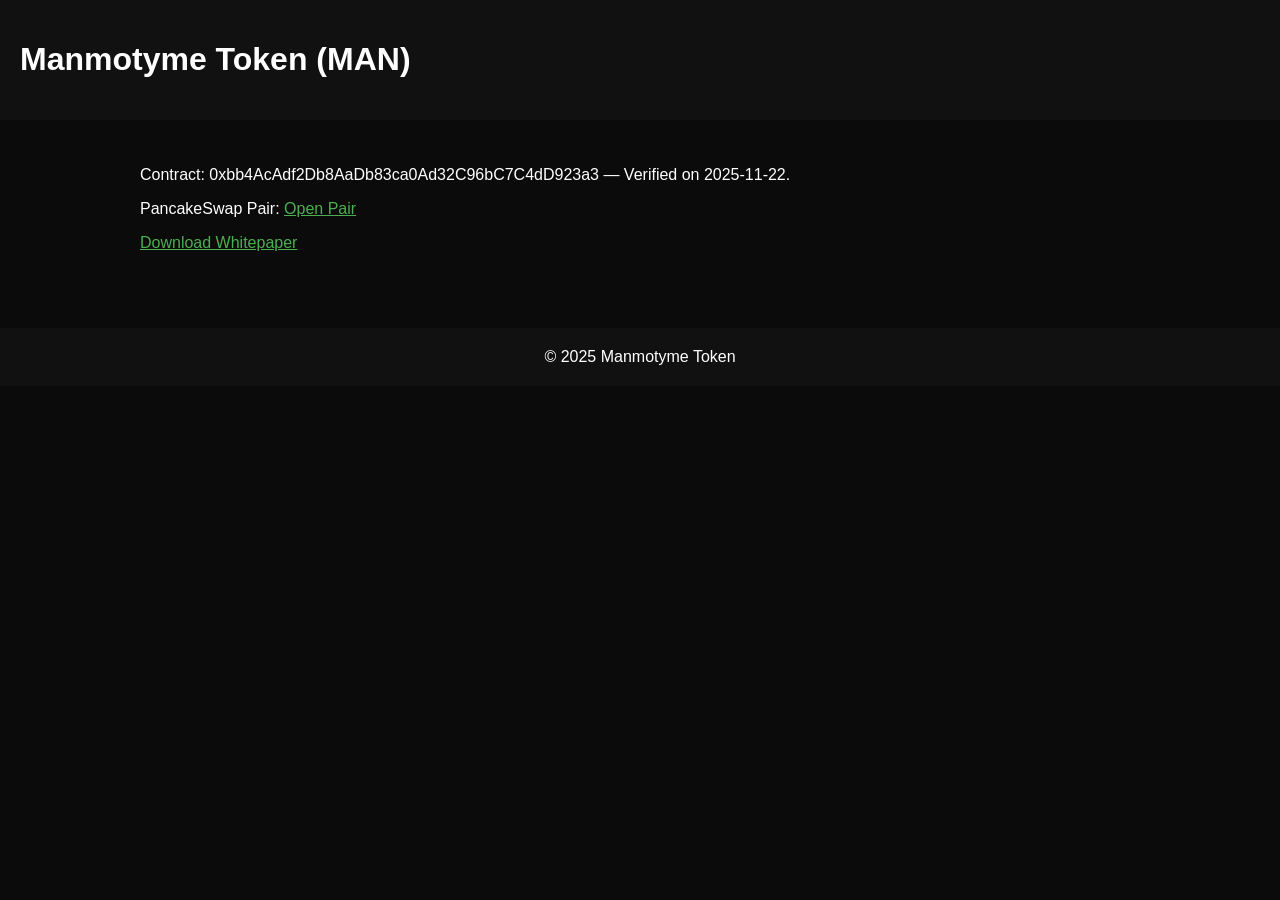
==== index.html @ 29419146 "Add files via upload upload file" ====
<!doctype html><html lang='en'><head><meta charset='utf-8'><meta name='viewport' content='width=device-width,initial-scale=1'><title>Manmotyme Token (MAN)</title><link rel='stylesheet' href='styles.css'></head><body><header><h1>Manmotyme Token (MAN)</h1></header><main><p>Contract: 0xbb4AcAdf2Db8AaDb83ca0Ad32C96bC7C4dD923a3 — Verified on 2025-11-22.</p><p>PancakeSwap Pair: <a href='https://pancakeswap.finance/v2/pair/0x8AC76a51cc950d9822D68b83fE1Ad97B32Cd580d/0xbb4AcAdf2Db8AaDb83ca0Ad32C96bC7C4dD923a3?chain=bsc&persistChain=1' target='_blank'>Open Pair</a></p><p><a href='assets/Manmotyme_Whitepaper_Complete.pdf' download>Download Whitepaper</a></p></main><footer>© 2025 Manmotyme Token</footer></body></html>
---- styles.css ----
body{font-family:Arial,sans-serif;background:#0b0b0b;color:#fff;margin:0;padding:0}header{padding:20px;background:#111}main{padding:30px;max-width:1000px;margin:auto}a{color:#4caf50}footer{padding:20px;text-align:center;background:#111;margin-top:30px}
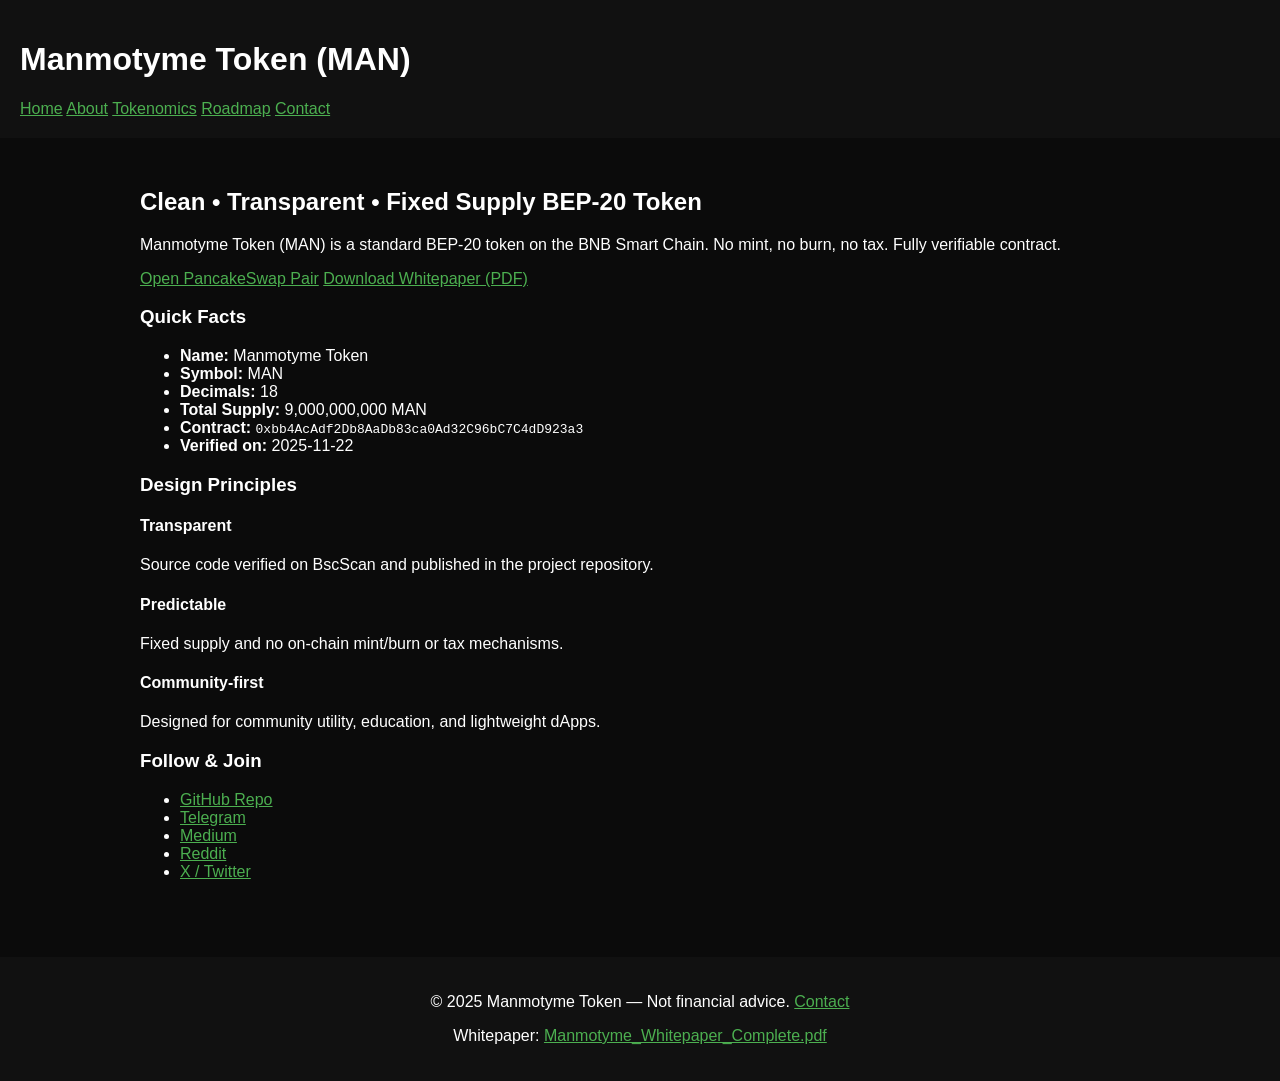
==== commit 06a46e4d: "Update index.html update" ====
--- a/index.html
+++ b/index.html
@@ -1 +1,74 @@
-<!doctype html><html lang='en'><head><meta charset='utf-8'><meta name='viewport' content='width=device-width,initial-scale=1'><title>Manmotyme Token (MAN)</title><link rel='stylesheet' href='styles.css'></head><body><header><h1>Manmotyme Token (MAN)</h1></header><main><p>Contract: 0xbb4AcAdf2Db8AaDb83ca0Ad32C96bC7C4dD923a3 — Verified on 2025-11-22.</p><p>PancakeSwap Pair: <a href='https://pancakeswap.finance/v2/pair/0x8AC76a51cc950d9822D68b83fE1Ad97B32Cd580d/0xbb4AcAdf2Db8AaDb83ca0Ad32C96bC7C4dD923a3?chain=bsc&persistChain=1' target='_blank'>Open Pair</a></p><p><a href='assets/Manmotyme_Whitepaper_Complete.pdf' download>Download Whitepaper</a></p></main><footer>© 2025 Manmotyme Token</footer></body></html>+<!doctype html>
+<html lang="en">
+<head>
+  <meta charset="utf-8" />
+  <meta name="viewport" content="width=device-width,initial-scale=1" />
+  <title>Manmotyme Token (MAN)</title>
+  <link rel="stylesheet" href="styles.css" />
+</head>
+<body>
+  <header class="site-header">
+    <div class="wrap">
+      <h1>Manmotyme Token <span class="muted">(MAN)</span></h1>
+      <nav>
+        <a href="index.html">Home</a>
+        <a href="about.html">About</a>
+        <a href="tokenomics.html">Tokenomics</a>
+        <a href="roadmap.html">Roadmap</a>
+        <a href="contact.html">Contact</a>
+      </nav>
+    </div>
+  </header>
+
+  <main class="wrap">
+    <section class="hero">
+      <h2>Clean • Transparent • Fixed Supply BEP-20 Token</h2>
+      <p class="lead">Manmotyme Token (MAN) is a standard BEP-20 token on the BNB Smart Chain. No mint, no burn, no tax. Fully verifiable contract.</p>
+      <div class="cta">
+        <a class="btn" href="https://pancakeswap.finance" target="_blank" rel="noopener">Open PancakeSwap Pair</a>
+        <a class="btn alt" href="assets/Manmotyme_Whitepaper_Complete.pdf" download>Download Whitepaper (PDF)</a>
+      </div>
+    </section>
+
+    <section class="quick-info">
+      <h3>Quick Facts</h3>
+      <ul>
+        <li><strong>Name:</strong> Manmotyme Token</li>
+        <li><strong>Symbol:</strong> MAN</li>
+        <li><strong>Decimals:</strong> 18</li>
+        <li><strong>Total Supply:</strong> 9,000,000,000 MAN</li>
+        <li><strong>Contract:</strong> <code>0xbb4AcAdf2Db8AaDb83ca0Ad32C96bC7C4dD923a3</code></li>
+        <li><strong>Verified on:</strong> 2025-11-22</li>
+      </ul>
+    </section>
+
+    <section class="features">
+      <h3>Design Principles</h3>
+      <div class="grid">
+        <div class="card"><h4>Transparent</h4><p>Source code verified on BscScan and published in the project repository.</p></div>
+        <div class="card"><h4>Predictable</h4><p>Fixed supply and no on-chain mint/burn or tax mechanisms.</p></div>
+        <div class="card"><h4>Community-first</h4><p>Designed for community utility, education, and lightweight dApps.</p></div>
+      </div>
+    </section>
+
+    <section class="socials">
+      <h3>Follow & Join</h3>
+      <ul class="links">
+        <li><a href="https://github.com/manmotymetoken/manmotymetoken" target="_blank" rel="noopener">GitHub Repo</a></li>
+        <li><a href="https://t.me/manmotymetoken" target="_blank" rel="noopener">Telegram</a></li>
+        <li><a href="https://medium.com/@manmotymetoken" target="_blank" rel="noopener">Medium</a></li>
+        <li><a href="https://www.reddit.com/user/manmotymetoken/" target="_blank" rel="noopener">Reddit</a></li>
+        <li><a href="https://twitter.com/manmotymetoken" target="_blank" rel="noopener">X / Twitter</a></li>
+      </ul>
+    </section>
+
+  </main>
+
+  <footer class="site-footer">
+    <div class="wrap">
+      <p>© 2025 Manmotyme Token — Not financial advice. <a href="contact.html">Contact</a></p>
+      <p>Whitepaper: <a href="assets/Manmotyme_Whitepaper_Complete.pdf" download>Manmotyme_Whitepaper_Complete.pdf</a></p>
+    </div>
+  </footer>
+</body>
+</html>
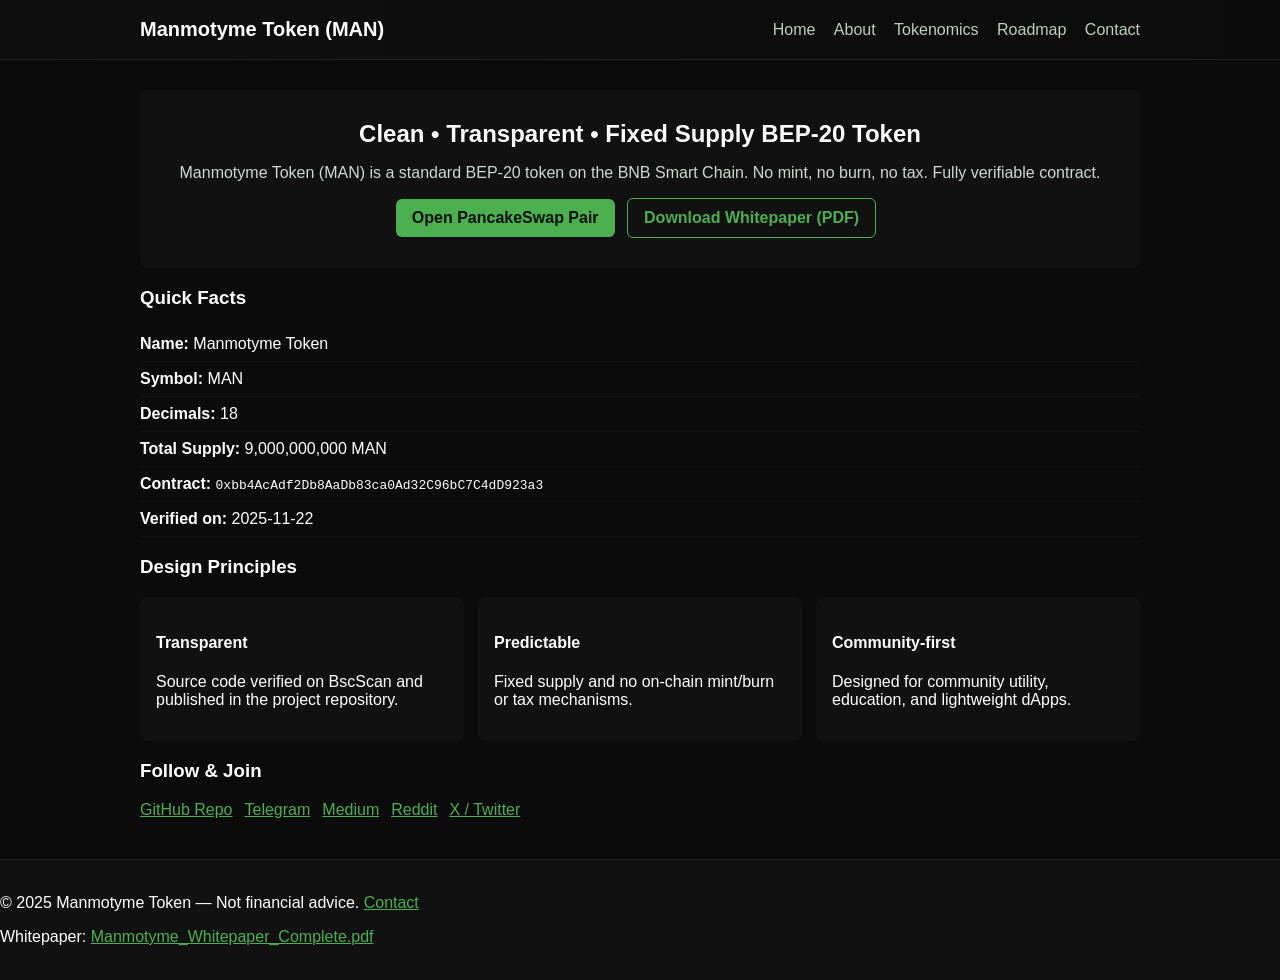
==== commit a9252c50: "Add files via upload upload file" ====
--- a/index.html
+++ b/index.html
@@ -71,4 +71,4 @@
     </div>
   </footer>
 </body>
-</html>
+</html>
--- a/styles.css
+++ b/styles.css
@@ -1 +1 @@
-body{font-family:Arial,sans-serif;background:#0b0b0b;color:#fff;margin:0;padding:0}header{padding:20px;background:#111}main{padding:30px;max-width:1000px;margin:auto}a{color:#4caf50}footer{padding:20px;text-align:center;background:#111;margin-top:30px}+body{font-family:Inter, Arial, sans-serif;margin:0;background:#0b0b0b;color:#fff}a{color:#4caf50}header.site-header{background:linear-gradient(90deg,#0f0f0f,#0b0b0b);padding:18px 0;border-bottom:1px solid #222}header.site-header .wrap{max-width:1000px;margin:auto;display:flex;align-items:center;justify-content:space-between}header.site-header h1{margin:0;font-size:20px}header.site-header nav a{margin-left:14px;text-decoration:none;color:#bfcfc4}main.wrap{max-width:1000px;margin:30px auto;padding:0 20px}section.hero{padding:30px;background:#111;border-radius:8px;text-align:center}section.hero h2{margin:0 0 12px 0;font-size:24px}section.hero .lead{color:#cfd8d3}div.cta{margin-top:16px}a.btn{display:inline-block;padding:10px 16px;border-radius:6px;background:#4caf50;color:#061006;text-decoration:none;margin-right:8px;font-weight:700}a.btn.alt{background:transparent;border:1px solid #4caf50;color:#4caf50}section.quick-info ul{list-style:none;padding:0}section.quick-info li{padding:8px 0;border-bottom:1px solid #121212}section.features .grid{display:grid;grid-template-columns:repeat(auto-fit,minmax(220px,1fr));gap:14px;margin-top:12px}section.features .card{background:#111;padding:16px;border-radius:8px}section.socials .links{list-style:none;padding:0;display:flex;flex-wrap:wrap}section.socials .links li{margin-right:12px}footer.site-footer{background:#111;padding:18px 0;border-top:1px solid #222;margin-top:40px}table.alloc{width:100%;border-collapse:collapse}table.alloc th,table.alloc td{border:1px solid #222;padding:10px;text-align:left;background:#0c0c0c}
